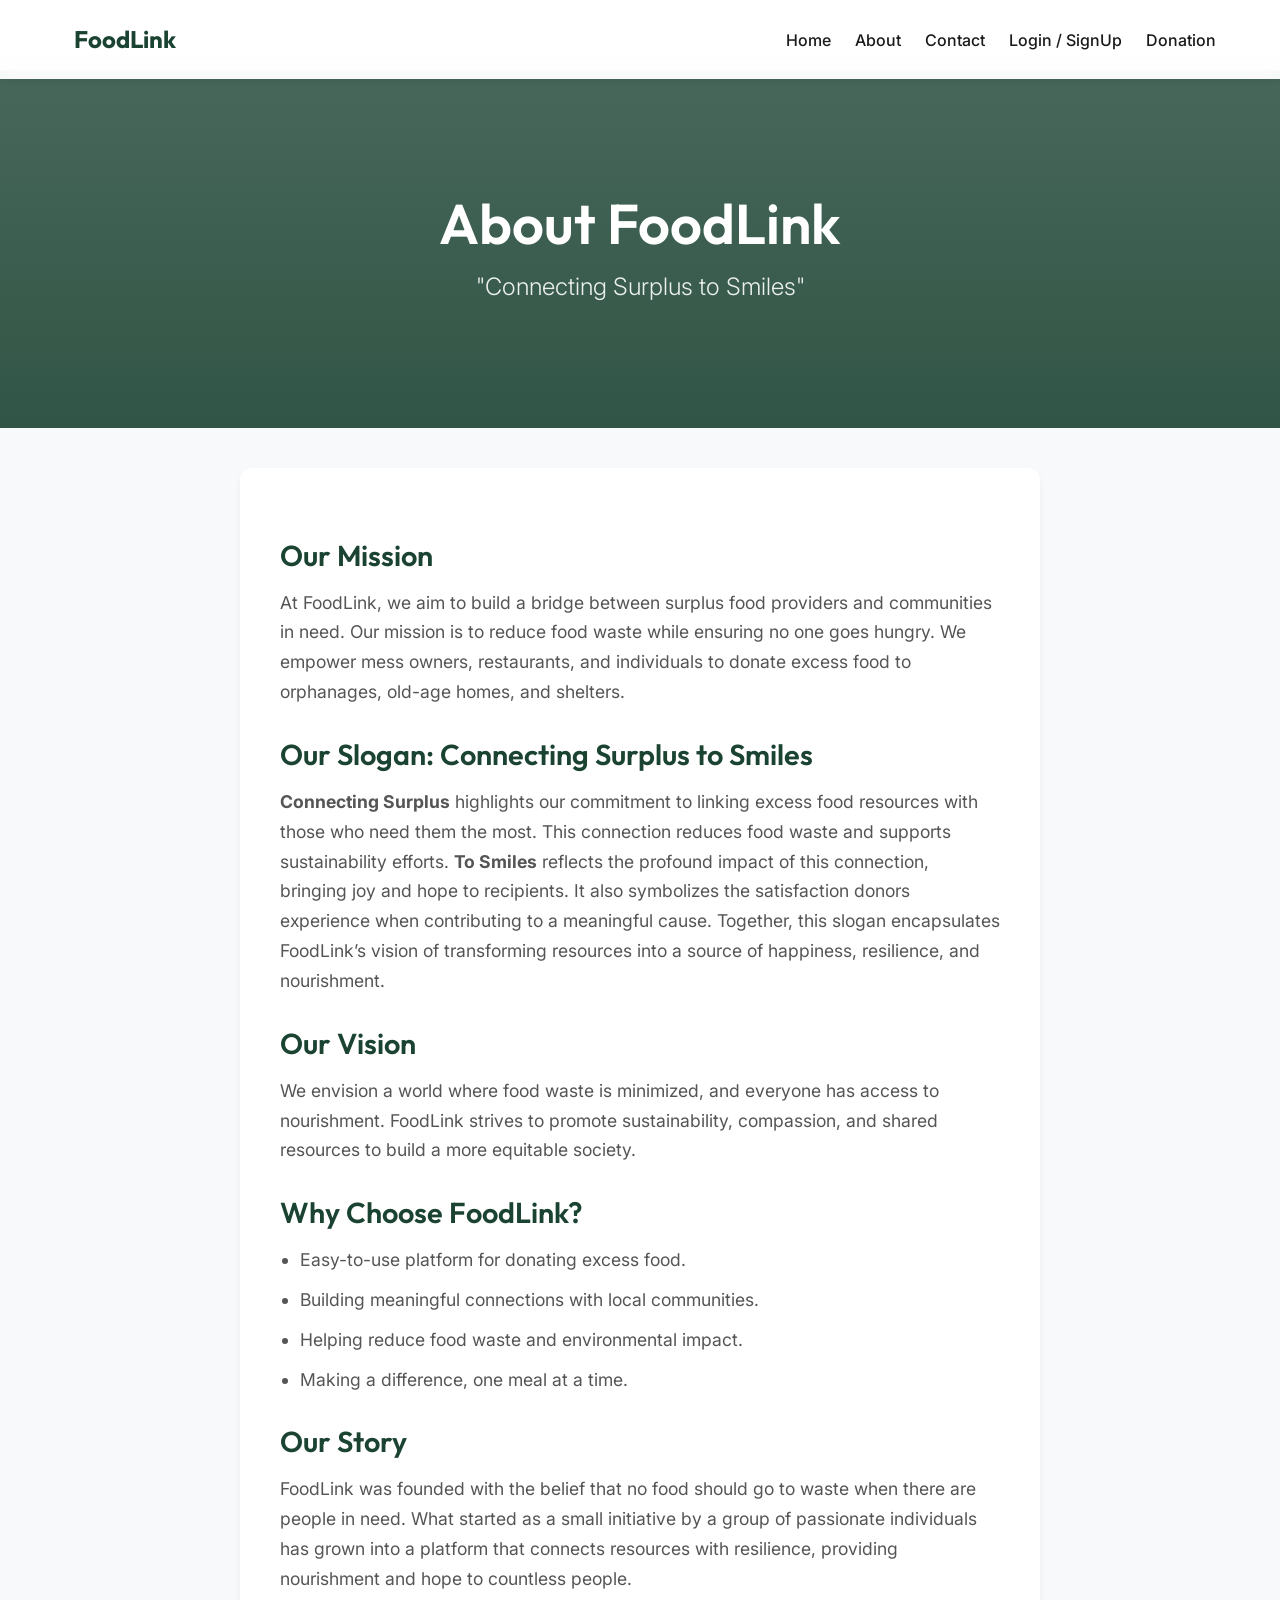
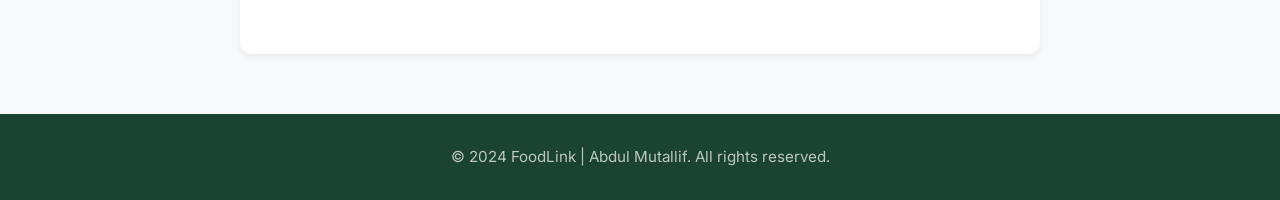
==== about.html @ 44ee360e "feat: complete UI/UX overhaul, combined auth pages, typography and design refinements" ====
<!DOCTYPE html>
<html lang="en">

<head>
    <meta charset="UTF-8">
    <meta name="viewport" content="width=device-width, initial-scale=1.0">
    <title>About Us - FoodLink</title>
    <link rel="stylesheet" href="styles.css">
</head>

<body>
    <header>

        <nav class="navbar">
            <div class="brand">
                <a href="#foodlink" aria-label="FoodLink Home">
                    <i class="fas fa-utensils" aria-hidden="true"></i> FoodLink
                </a>
            </div>
            <ul class="nav-links">
                <li><a href="index.html">Home</a></li>
                <li><a href="about.html" class="active-nav">About</a></li>
                <li><a href="contact.html">Contact</a></li>
                <li><a href="signup.html">Login / SignUp</a></li>
                <li><a href="donation.html">Donation</a></li>
            </ul>
        </nav>
    </header>


    <main class="about-page">
        <section class="about-hero">
            <h2>About FoodLink</h2>
            <p class="slogan">"Connecting Surplus to Smiles"</p>
        </section>

        <section class="about-content">
            <h3>Our Mission</h3>
            <p>
                At FoodLink, we aim to build a bridge between surplus food providers and communities in need. Our
                mission is to reduce food waste while ensuring no one goes hungry. We empower mess owners, restaurants,
                and individuals to donate excess food to orphanages, old-age homes, and shelters.
            </p>

            <h3>Our Slogan: Connecting Surplus to Smiles</h3>
            <p>
                <b>Connecting Surplus</b> highlights our commitment to linking excess food resources with those who need
                them the most. This connection reduces food waste and supports sustainability efforts.
                <b>To Smiles</b> reflects the profound impact of this connection, bringing joy and hope to recipients.
                It also symbolizes the satisfaction donors experience when contributing to a meaningful cause.
                Together, this slogan encapsulates FoodLink’s vision of transforming resources into a source of
                happiness, resilience, and nourishment.
            </p>

            <h3>Our Vision</h3>
            <p>
                We envision a world where food waste is minimized, and everyone has access to nourishment. FoodLink
                strives to promote sustainability, compassion, and shared resources to build a more equitable society.
            </p>

            <h3>Why Choose FoodLink?</h3>
            <ul>
                <li>Easy-to-use platform for donating excess food.</li>
                <li>Building meaningful connections with local communities.</li>
                <li>Helping reduce food waste and environmental impact.</li>
                <li>Making a difference, one meal at a time.</li>
            </ul>

            <h3>Our Story</h3>
            <p>
                FoodLink was founded with the belief that no food should go to waste when there are people in need. What
                started as a small initiative by a group of passionate individuals has grown into a platform that
                connects resources with resilience, providing nourishment and hope to countless people.
            </p>
        </section>
    </main>

    <footer>
        <p>&copy; 2024 FoodLink | Abdul Mutallif. All rights reserved.</p>
    </footer>
</body>

</html>
---- styles.css ----
@import url('https://fonts.googleapis.com/css2?family=Outfit:wght@400;500;600;700&family=Inter:wght@400;500;600&display=swap');

:root {
    --primary-color: #2D6A4F;
    --primary-dark: #1B4332;
    --primary-light: #52B788;
    --accent-color: #f4a261;
    --text-main: #1A1A1A;
    --text-muted: #555555;
    --bg-main: #F8F9FA;
    --bg-white: #FFFFFF;
    --border-radius: 12px;
    --shadow-sm: 0 4px 6px rgba(0, 0, 0, 0.05);
    --shadow-md: 0 10px 20px rgba(0, 0, 0, 0.08);
    --shadow-lg: 0 20px 40px rgba(0, 0, 0, 0.12);
    --transition: all 0.3s cubic-bezier(0.25, 0.8, 0.25, 1);
}

/* Reset and base styling */
* {
    box-sizing: border-box;
    margin: 0;
    padding: 0;
}

body {
    font-family: 'Inter', sans-serif;
    background-color: var(--bg-main);
    color: var(--text-main);
    line-height: 1.7;
    /* Increased for better readability */
    overflow-x: hidden;
    scroll-behavior: smooth;
}

h1,
h2,
h3,
h4,
h5,
h6 {
    font-family: 'Outfit', sans-serif;
    font-weight: 600;
    line-height: 1.2;
}

/* Navbar */
header {
    background: transparent;
    padding: 0;
}

.navbar {
    display: flex;
    justify-content: space-between;
    align-items: center;
    background: rgba(255, 255, 255, 0.95);
    backdrop-filter: blur(12px);
    -webkit-backdrop-filter: blur(12px);
    padding: 1.2rem 5%;
    position: fixed;
    top: 0;
    left: 0;
    right: 0;
    z-index: 1000;
    box-shadow: var(--shadow-sm);
    transition: var(--transition);
}

.brand {
    position: relative;
}

.brand a {
    text-decoration: none;
    color: var(--primary-dark) !important;
    font-size: 24px;
    font-weight: 700;
    display: flex;
    align-items: center;
    gap: 10px;
    transition: var(--transition);
    font-family: 'Outfit', sans-serif;
}

.brand a i {
    color: var(--primary-color);
}

.brand a:hover {
    color: var(--primary-color) !important;
    transform: scale(1.02);
}

.nav-links {
    list-style: none;
    display: flex;
    align-items: center;
    margin: 0;
    gap: 1.5rem;
    /* Better spacing than margins */
}

.nav-links li {
    margin: 0;
}

.nav-links a {
    text-decoration: none;
    color: var(--text-main);
    font-size: 1rem;
    font-weight: 500;
    position: relative;
    padding: 8px 0;
    transition: var(--transition);
}

.nav-links a::after {
    content: '';
    position: absolute;
    left: 0;
    bottom: -2px;
    width: 0;
    height: 2px;
    background-color: var(--primary-color);
    transition: var(--transition);
    border-radius: 2px;
}

.nav-links a:hover {
    color: var(--primary-color);
}

.nav-links a:hover::after {
    width: 100%;
}

/* Main Layout */
main {
    padding: 0;
    padding-top: 70px;
}

/* Home Page specific - Hero */
.hero {
    background: linear-gradient(rgba(27, 67, 50, 0.7), rgba(27, 67, 50, 0.8)), url('https://d2eehagpk5cl65.cloudfront.net/img/q60/uploads/2022/04/zumaamericastwentyfive958310-scaled.jpg') center/cover no-repeat fixed;
    color: var(--bg-white);
    text-align: center;
    padding: 180px 20px 140px;
    margin-top: -70px;
    /* Offset the main padding */
}

.hero h1 {
    font-size: 4rem;
    margin: 0 auto;
    max-width: 900px;
    animation: fadeInUp 1s ease-out forwards;
    opacity: 0;
    transform: translateY(30px);
}

.hero p {
    font-size: 1.25rem;
    margin-top: 20px;
    color: rgba(255, 255, 255, 0.9);
    max-width: 700px;
    margin-left: auto;
    margin-right: auto;
    animation: fadeInUp 1s ease-out 0.2s forwards;
    opacity: 0;
    transform: translateY(30px);
}

.cta-buttons {
    margin-top: 40px;
    animation: fadeInUp 1s ease-out 0.4s forwards;
    opacity: 0;
    transform: translateY(30px);
}

.cta-buttons a {
    display: inline-block;
    background-color: var(--primary-color);
    color: var(--bg-white);
    padding: 16px 36px;
    margin: 10px;
    text-decoration: none;
    border-radius: 30px;
    font-size: 1.1rem;
    font-weight: 600;
    transition: var(--transition);
    box-shadow: 0 4px 15px rgba(45, 106, 79, 0.3);
}

.cta-buttons a:last-child {
    background-color: transparent;
    border: 2px solid var(--bg-white);
    box-shadow: none;
}

.cta-buttons a:hover {
    transform: translateY(-3px);
    box-shadow: 0 8px 25px rgba(45, 106, 79, 0.4);
}

.cta-buttons a:last-child:hover {
    background-color: var(--bg-white);
    color: var(--primary-dark);
}

/* Sections */
.section {
    padding: 100px 20px;
    text-align: center;
    max-width: 1200px;
    margin: 0 auto;
}

.section h2,
main>h2 {
    font-size: 2.5rem;
    color: var(--primary-dark);
    margin-bottom: 20px;
    position: relative;
    display: inline-block;
}

.section h2::after,
main>h2::after {
    content: '';
    position: absolute;
    width: 60px;
    height: 4px;
    background-color: var(--accent-color);
    bottom: -10px;
    left: 50%;
    transform: translateX(-50%);
    border-radius: 2px;
}

main>h2 {
    text-align: center;
    display: block;
    margin-top: 40px;
}

main>h2::after {
    left: 50%;
    /* Adjusted for centered block */
}

.section>p {
    font-size: 1.15rem;
    color: var(--text-muted);
    max-width: 700px;
    margin: 0 auto 50px;
}

/* Feature Cards */
.feature-cards {
    display: grid;
    grid-template-columns: repeat(auto-fit, minmax(300px, 1fr));
    gap: 30px;
    padding: 0 20px;
}

.feature-card {
    background-color: var(--bg-white);
    border-radius: var(--border-radius);
    box-shadow: var(--shadow-md);
    padding: 0;
    text-align: left;
    transition: var(--transition);
    overflow: hidden;
    position: relative;
    top: 0;
    opacity: 0;
    transform: translateY(30px);
}

.feature-card.visible {
    animation: fadeInUp 0.8s ease-out forwards;
}

.feature-card:hover {
    transform: translateY(-10px);
    box-shadow: var(--shadow-lg);
}

.feature-card img {
    width: 100%;
    height: 220px;
    object-fit: cover;
    transition: var(--transition);
}

.feature-card:hover img {
    transform: scale(1.05);
}

.feature-card h3 {
    margin: 25px 25px 10px;
    color: var(--primary-dark);
    font-size: 1.4rem;
}

.feature-card p {
    margin: 0 25px 25px;
    color: var(--text-muted);
    font-size: 1rem;
}


/* General pages like About */
.about-page {
    padding-top: 70px;
}

main:not(.about-page):not(.contact-page):not(.donation-page) {
    max-width: 1200px;
    margin: 0 auto;
}

.about-intro,
.our-mission,
.how-it-works,
.our-impact,
.get-involved,
.about-content {
    background: var(--bg-white);
    padding: 40px;
    border-radius: var(--border-radius);
    box-shadow: var(--shadow-sm);
    margin: 0 auto 30px auto;
    max-width: 800px;
    transition: var(--transition);
}

.about-intro:hover,
.our-mission:hover,
.how-it-works:hover,
.our-impact:hover,
.get-involved:hover,
.about-content:hover {
    box-shadow: var(--shadow-md);
    transform: translateY(-2px);
}

.about-intro p,
.our-mission p,
.our-impact p,
.get-involved p,
.about-content p {
    font-size: 1.1rem;
    color: var(--text-muted);
    margin-bottom: 20px;
}

.about-content h3,
.our-mission h3,
.how-it-works h3,
.our-impact h3,
.get-involved h3 {
    color: var(--primary-dark);
    font-size: 1.8rem;
    margin: 30px 0 15px;
}

ol,
ul {
    padding-left: 20px;
    color: var(--text-muted);
}

ol li,
ul li {
    margin: 10px 0;
    font-size: 1.1rem;
}

.our-impact ul {
    list-style: none;
    padding: 0;
    display: flex;
    justify-content: center;
    gap: 40px;
    flex-wrap: wrap;
    margin-top: 30px;
}

.our-impact ul li {
    background: var(--bg-main);
    padding: 20px 40px;
    border-radius: var(--border-radius);
    text-align: center;
    display: flex;
    flex-direction: column;
}

.our-impact ul li strong {
    font-size: 2.5rem;
    color: var(--primary-color);
    font-family: 'Outfit', sans-serif;
    margin-bottom: 5px;
}

.cta-button {
    display: inline-block;
    background-color: var(--primary-color);
    color: var(--bg-white);
    padding: 12px 30px;
    text-decoration: none;
    text-align: center;
    border-radius: 30px;
    font-weight: 600;
    transition: var(--transition);
    box-shadow: 0 4px 15px rgba(45, 106, 79, 0.2);
}

.cta-button:hover {
    background-color: var(--primary-dark);
    transform: translateY(-2px);
    box-shadow: 0 6px 20px rgba(45, 106, 79, 0.3);
    animation: pulse 1.5s infinite;
}

@keyframes pulse {
    0% {
        box-shadow: 0 0 0 0 rgba(45, 106, 79, 0.4);
    }

    70% {
        box-shadow: 0 0 0 10px rgba(45, 106, 79, 0);
    }

    100% {
        box-shadow: 0 0 0 0 rgba(45, 106, 79, 0);
    }
}

/* Contact Page */
.contact-page {
    max-width: 1200px;
    margin: 0 auto;
    padding: 100px 20px;
}

.contact-hero {
    text-align: center;
    margin-bottom: 60px;
}

.contact-hero h2 {
    font-size: 3rem;
    color: var(--primary-dark);
}

.contact-hero p {
    font-size: 1.2rem;
    color: var(--text-muted);
    max-width: 600px;
    margin: 20px auto 0;
}

.contact-details {
    display: flex;
    gap: 40px;
    margin-bottom: 50px;
}

.details {
    flex: 1;
    background: var(--bg-white);
    padding: 40px;
    border-radius: var(--border-radius);
    box-shadow: var(--shadow-sm);
    transition: var(--transition);
}

.details:hover {
    box-shadow: var(--shadow-md);
}

.details h3 {
    color: var(--primary-dark);
    font-size: 1.5rem;
    margin-bottom: 25px;
}

.details p {
    margin-bottom: 15px;
    font-size: 1.1rem;
    color: var(--text-muted);
}

.details p strong {
    color: var(--text-main);
}

.map {
    flex: 1.5;
    border-radius: var(--border-radius);
    overflow: hidden;
    box-shadow: var(--shadow-sm);
    height: 100%;
}

.map iframe {
    width: 100%;
    height: 300px;
    object-fit: cover;
    display: block;
}

.contact-form {
    background: var(--bg-white);
    padding: 50px;
    border-radius: var(--border-radius);
    box-shadow: var(--shadow-sm);
    max-width: 800px;
    margin: 0 auto;
}

.contact-form h3 {
    color: var(--primary-dark);
    font-size: 2rem;
    text-align: center;
    margin-bottom: 30px;
}

form label {
    display: block;
    font-weight: 500;
    margin-bottom: 8px;
    color: var(--text-main);
}

form input,
form textarea,
form select {
    width: 100%;
    padding: 14px 18px;
    margin-bottom: 24px;
    border: 1px solid #E0E0E0;
    border-radius: 8px;
    font-size: 1rem;
    font-family: 'Inter', sans-serif;
    transition: var(--transition);
    background-color: var(--bg-main);
}

form input:focus,
form textarea:focus {
    outline: none;
    border-color: var(--primary-color);
    box-shadow: 0 0 0 3px rgba(45, 106, 79, 0.1);
    background-color: var(--bg-white);
}

form button {
    background-color: var(--primary-color);
    color: white;
    font-weight: 600;
    cursor: pointer;
    border: none;
    padding: 16px;
    font-size: 1.1rem;
    border-radius: 8px;
    transition: var(--transition);
    width: 100%;
}

form button:hover {
    background-color: var(--primary-dark);
    transform: translateY(-2px);
    box-shadow: 0 6px 15px rgba(27, 67, 50, 0.2);
}

/* About Hero Specific */
.about-hero {
    background: linear-gradient(rgba(27, 67, 50, 0.8), rgba(27, 67, 50, 0.9)), url('https://d1vdjc70h9nzd9.cloudfront.net/media/campaign/439000/439199/image/60c76582e0e6d.jpeg') center/cover no-repeat fixed;
    /* Parallax effect */
    color: white;
    text-align: center;
    padding: 120px 20px;
    margin-bottom: 40px;
}

.about-hero h2 {
    font-size: 3.5rem;
    margin-bottom: 10px;
}

.about-hero .slogan {
    font-size: 1.5rem;
    font-weight: 300;
    opacity: 0.9;
}

/* Footer */
footer {
    background-color: var(--primary-dark);
    color: rgba(255, 255, 255, 0.7);
    text-align: center;
    padding: 30px 20px;
    margin-top: 60px;
    font-size: 0.95rem;
}

/* Animations */
@keyframes fadeInUp {
    from {
        opacity: 0;
        transform: translateY(30px);
    }

    to {
        opacity: 1;
        transform: translateY(0);
    }
}

/* Responsive */
@media (max-width: 991px) {
    .contact-details {
        flex-direction: column;
    }

    .hero h1 {
        font-size: 3rem;
    }
}

@media (max-width: 768px) {
    .navbar {
        padding: 1rem 5%;
        flex-direction: column;
        gap: 15px;
    }

    .nav-links {
        flex-wrap: wrap;
        justify-content: center;
        gap: 10px;
    }

    .nav-links li {
        margin: 5px 10px;
    }

    .hero {
        padding: 160px 20px 100px;
    }

    .hero h1 {
        font-size: 2.5rem;
    }

    .section,
    .contact-page {
        padding: 60px 20px;
    }

    .about-intro,
    .our-mission,
    .how-it-works,
    .our-impact,
    .get-involved,
    .about-content {
        padding: 25px;
    }

    .contact-form {
        padding: 30px 20px;
    }

    .our-impact ul li {
        width: 100%;
    }
}
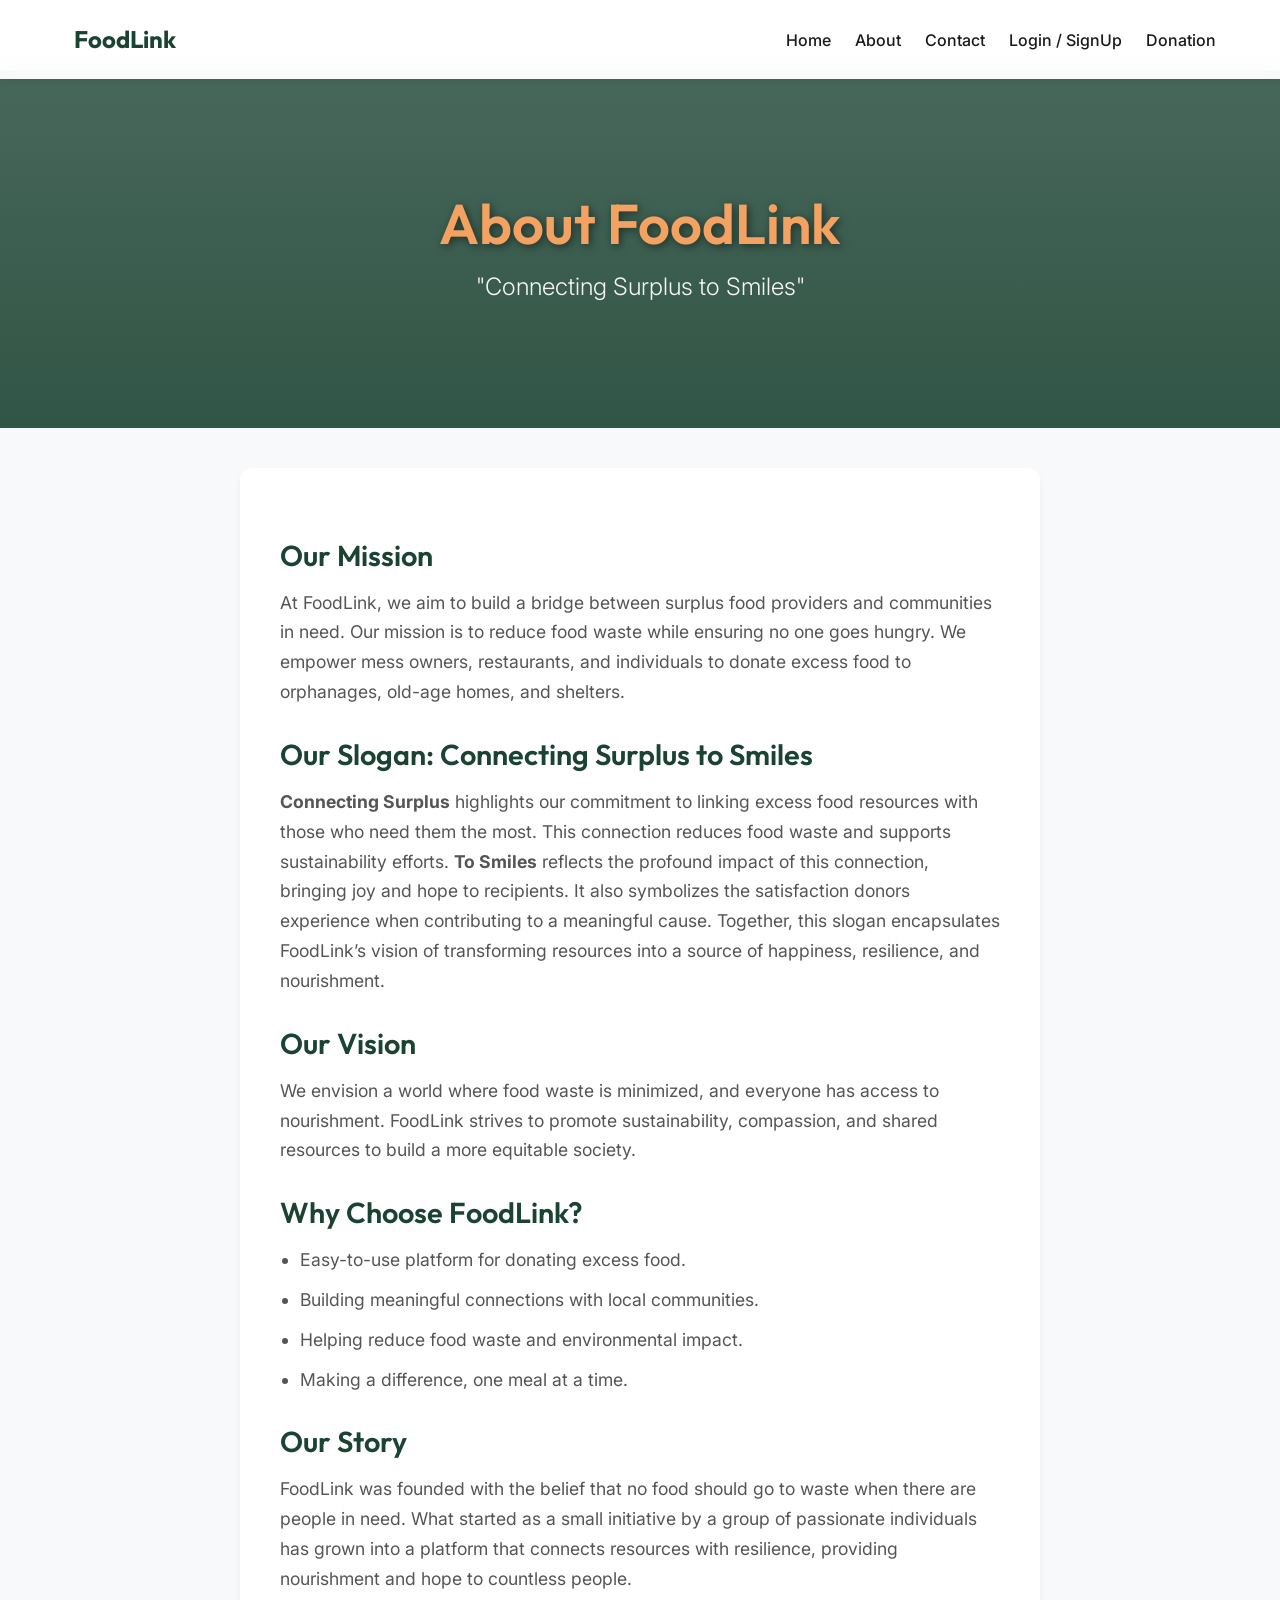
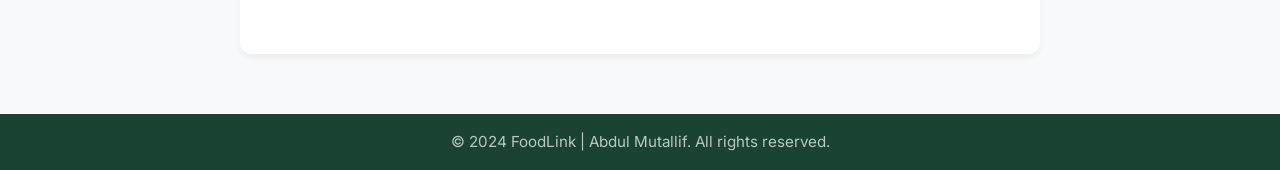
==== commit cdc1f978: "Add responsive hamburger menu to all pages" ====
--- a/about.html
+++ b/about.html
@@ -24,6 +24,11 @@
                 <li><a href="signup.html">Login / SignUp</a></li>
                 <li><a href="donation.html">Donation</a></li>
             </ul>
+            <div class="hamburger">
+                <div class="line1"></div>
+                <div class="line2"></div>
+                <div class="line3"></div>
+            </div>
         </nav>
     </header>
 
@@ -78,6 +83,8 @@
     <footer>
         <p>&copy; 2024 FoodLink | Abdul Mutallif. All rights reserved.</p>
     </footer>
+
+    <script src="script.js"></script>
 </body>
 
 </html>
--- a/styles.css
+++ b/styles.css
@@ -135,6 +135,35 @@
     width: 100%;
 }
 
+/* Hamburger Menu */
+.hamburger {
+    display: none;
+    cursor: pointer;
+    z-index: 1001;
+    /* Ensure it stays above the side menu */
+}
+
+.hamburger div {
+    width: 25px;
+    height: 3px;
+    background-color: var(--primary-dark);
+    margin: 5px;
+    transition: all 0.3s ease;
+}
+
+/* Toggle Animation */
+.toggle .line1 {
+    transform: rotate(-45deg) translate(-5px, 6px);
+}
+
+.toggle .line2 {
+    opacity: 0;
+}
+
+.toggle .line3 {
+    transform: rotate(45deg) translate(-5px, -6px);
+}
+
 /* Main Layout */
 main {
     padding: 0;
@@ -158,6 +187,8 @@
     animation: fadeInUp 1s ease-out forwards;
     opacity: 0;
     transform: translateY(30px);
+    color: var(--accent-color);
+    text-shadow: 2px 2px 8px rgba(0, 0, 0, 0.5);
 }
 
 .hero p {
@@ -317,10 +348,7 @@
     padding-top: 70px;
 }
 
-main:not(.about-page):not(.contact-page):not(.donation-page) {
-    max-width: 1200px;
-    margin: 0 auto;
-}
+
 
 .about-intro,
 .our-mission,
@@ -590,12 +618,15 @@
 .about-hero h2 {
     font-size: 3.5rem;
     margin-bottom: 10px;
+    color: var(--accent-color);
+    text-shadow: 2px 2px 8px rgba(0, 0, 0, 0.5);
 }
 
 .about-hero .slogan {
     font-size: 1.5rem;
     font-weight: 300;
-    opacity: 0.9;
+    opacity: 0.95;
+    color: var(--bg-white);
 }
 
 /* Footer */
@@ -603,7 +634,7 @@
     background-color: var(--primary-dark);
     color: rgba(255, 255, 255, 0.7);
     text-align: center;
-    padding: 30px 20px;
+    padding: 15px 20px;
     margin-top: 60px;
     font-size: 0.95rem;
 }
@@ -635,18 +666,58 @@
 @media (max-width: 768px) {
     .navbar {
         padding: 1rem 5%;
+        justify-content: space-between;
+    }
+
+    .nav-links {
+        position: fixed;
+        right: 0px;
+        height: 100vh;
+        top: 0;
+        background-color: rgba(255, 255, 255, 0.98);
+        display: flex;
         flex-direction: column;
-        gap: 15px;
-    }
-
-    .nav-links {
-        flex-wrap: wrap;
+        align-items: center;
         justify-content: center;
-        gap: 10px;
+        width: 100%;
+        max-width: 300px;
+        /* Optional: Make the menu take up a specific width on mobile */
+        transform: translateX(100%);
+        transition: transform 0.5s ease-in-out;
+        box-shadow: -5px 0 15px rgba(0, 0, 0, 0.1);
+        z-index: 1000;
+        gap: 2rem;
+    }
+
+    .nav-links.nav-active {
+        transform: translateX(0%);
+    }
+
+    .hamburger {
+        display: block;
+        position: absolute;
+        /* Position it relative to the navbar */
+        right: 5%;
+        top: 1.5rem;
+        /* Adjust based on navbar height */
     }
 
     .nav-links li {
         margin: 5px 10px;
+        opacity: 0;
+        /* Set initial opacity to 0 for fade-in animation (optional) */
+    }
+
+    @keyframes navLinkFade {
+        from {
+            opacity: 0;
+            transform: translateX(50px);
+        }
+
+        to {
+            opacity: 1;
+            transform: translateX(0px);
+        }
     }
 
     .hero {
@@ -659,7 +730,7 @@
 
     .section,
     .contact-page {
-        padding: 60px 20px;
+        padding: 100px 20px;
     }
 
     .about-intro,
